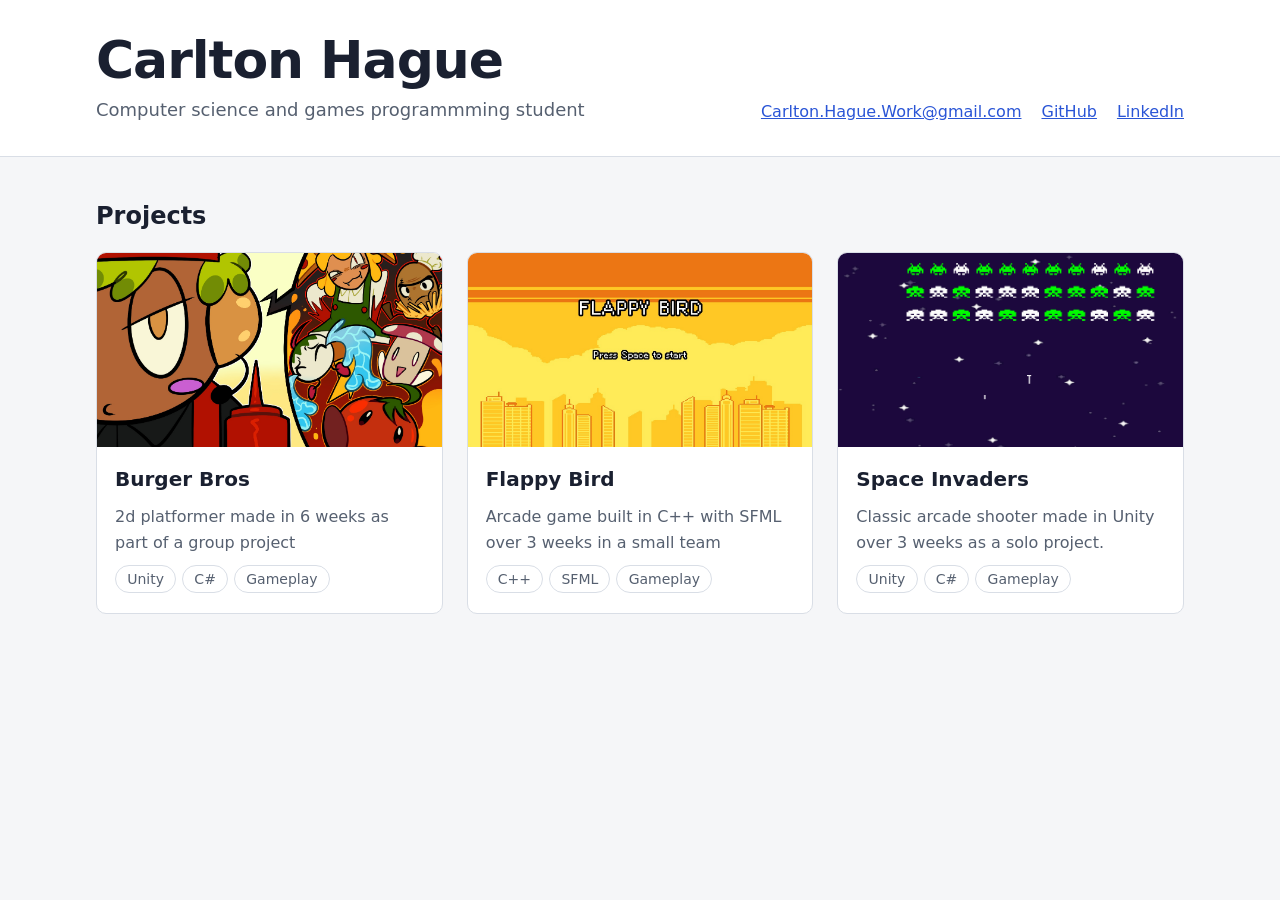
==== index.html @ a5e66d9e "Update the project cards and copy to reflect a 3-week timeframe for Flappy Bird and Space Invaders." ====
<!DOCTYPE html>
<html lang="en">
<head>
  <meta charset="utf-8">
  <meta name="viewport" content="width=device-width, initial-scale=1">
  <title>Carlton Hague | Games Programmer</title>
  <meta name="description" content="Games programming and software portfolio of Carlton Hague.">
  <link rel="stylesheet" href="style.css">
</head>
<body>
<header class="site-header">
  <div class="wrap">
    <div>
      <h1>Carlton Hague</h1>
      <p class="tagline">Computer science and games programmming student</p>
    </div>
    <ul class="contact">
      <li><a href="mailto:Carlton.Hague.Work@gmail.com">Carlton.Hague.Work@gmail.com</a></li>
      <li><a href="https://github.com/CarltonHague">GitHub</a></li>
      <li><a href="www.linkedin.com/in/carlton-hague">LinkedIn</a></li>
    </ul>
  </div>
</header>

<main class="wrap">
  <h2>Projects</h2>
  <ul class="projects">
    <li class="card">
      <img src="images/M_1pa4.jpg" alt="Screenshot of Project One" width="1280" height="720" loading="lazy">
      <div class="card-body">
        <h3><a href="projects/project-one.html">Burger Bros</a></h3>
        <p>2d platformer made in 6 weeks as part of a group project</p>
        <ul class="tags"><li>Unity</li><li>C#</li><li>Gameplay</li></ul>
      </div>
    </li>

    <li class="card">
      <img src="images/Flappy_Title%20shot.jpg" alt="Flappy Bird title screen" width="1280" height="720" loading="lazy">
      <div class="card-body">
        <h3><a href="projects/project-two.html">Flappy Bird</a></h3>
        <p>Arcade game built in C++ with SFML over 3 weeks in a small team</p>
        <ul class="tags"><li>C++</li><li>SFML</li><li>Gameplay</li></ul>
      </div>
    </li>

    <li class="card">
      <img src="images/Space%20invader%20Title.png" alt="Space Invaders title screen" width="1280" height="720" loading="lazy">
      <div class="card-body">
        <h3><a href="projects/project-three.html">Space Invaders</a></h3>
        <p>Classic arcade shooter made in Unity over 3 weeks as a solo project.</p>
        <ul class="tags"><li>Unity</li><li>C#</li><li>Gameplay</li></ul>
      </div>
    </li>
  </ul>
</main>

</body>
</html>
---- style.css ----
/* Change the colours and sizes here and every page updates. */
:root {
  --bg: #f5f6f8;
  --surface: #ffffff;
  --text: #1a2030;
  --muted: #566070;
  --accent: #2a55d6;
  --accent-text: #ffffff;
  --border: #d9dee6;
  --radius: 10px;
  --max: 68rem;
  color-scheme: light dark;
}
@media (prefers-color-scheme: dark) {
  :root {
    --bg: #11141b;
    --surface: #1a1f2a;
    --text: #e7eaf0;
    --muted: #9ba5b5;
    --accent: #8aa6ff;
    --accent-text: #10131a;
    --border: #2b3240;
  }
}

* { box-sizing: border-box; }
body {
  margin: 0;
  background: var(--bg);
  color: var(--text);
  font: 1rem/1.6 system-ui, -apple-system, "Segoe UI", Roboto, sans-serif;
}
img, video, iframe { display: block; max-width: 100%; }
a { color: var(--accent); }
a:focus-visible { outline: 3px solid var(--accent); outline-offset: 2px; }
h2 { font-size: 1.5rem; margin: 2.5rem 0 1rem; }
.wrap { width: min(100% - 2rem, var(--max)); margin-inline: auto; }

/* Header */
.site-header { background: var(--surface); border-bottom: 1px solid var(--border); }
.site-header .wrap {
  display: flex; flex-wrap: wrap; align-items: flex-end;
  justify-content: space-between; gap: 1rem 2rem; padding-block: 2rem;
}
.site-header h1 { margin: 0; font-size: clamp(2rem, 7vw, 3.25rem); line-height: 1.1; letter-spacing: -0.02em; }
.tagline { margin: 0.4rem 0 0; color: var(--muted); font-size: 1.125rem; }
.contact { display: flex; flex-wrap: wrap; gap: 0.5rem 1.25rem; list-style: none; margin: 0; padding: 0; }
.site-header.compact .wrap { align-items: center; padding-block: 1rem; }
.site-header .name { font-size: 1.25rem; font-weight: 700; color: var(--text); text-decoration: none; }

/* Home page project cards */
.projects {
  display: grid; gap: 1.5rem; list-style: none; margin: 0; padding: 0;
  grid-template-columns: repeat(auto-fill, minmax(min(100%, 19rem), 1fr));
}
.card {
  position: relative; display: flex; flex-direction: column; overflow: hidden;
  background: var(--surface); border: 1px solid var(--border); border-radius: var(--radius);
}
.card:hover, .card:focus-within { border-color: var(--accent); }
.card img { width: 100%; height: auto; aspect-ratio: 16 / 9; object-fit: cover; }
.card-body { display: flex; flex-direction: column; flex: 1; gap: 0.6rem; padding: 1rem 1.125rem 1.25rem; }
.card h3 { margin: 0; font-size: 1.25rem; }
.card h3 a { color: inherit; text-decoration: none; }
.card h3 a::after { content: ""; position: absolute; inset: 0; } /* makes the whole card clickable */
.card p { margin: 0; color: var(--muted); }
.tags { display: flex; flex-wrap: wrap; gap: 0.375rem; list-style: none; margin: auto 0 0; padding: 0; font-size: 0.875rem; }
.tags li { border: 1px solid var(--border); border-radius: 999px; padding: 0.1rem 0.7rem; color: var(--muted); }

/* Project pages */
main { padding-bottom: 3rem; }
.project h1 { margin: 2rem 0 0.5rem; font-size: clamp(1.75rem, 5vw, 2.5rem); line-height: 1.15; }
.summary { max-width: 42rem; margin: 0; color: var(--muted); font-size: 1.125rem; }
.facts {
  display: grid; gap: 1rem; margin: 1.5rem 0; padding: 1rem 0;
  grid-template-columns: repeat(auto-fit, minmax(9rem, 1fr));
  border-block: 1px solid var(--border);
}
.facts dt { color: var(--muted); font-size: 0.875rem; }
.facts dd { margin: 0; font-weight: 600; }
.actions { display: flex; flex-wrap: wrap; gap: 0.75rem; margin: 0 0 1.5rem; }
.button {
  display: inline-block; padding: 0.6rem 1.1rem; border: 1px solid var(--accent);
  border-radius: var(--radius); background: var(--accent); color: var(--accent-text);
  font-weight: 600; text-decoration: none;
}
.button.secondary { background: transparent; color: var(--accent); }
.video { aspect-ratio: 16 / 9; }
.video iframe { width: 100%; height: 100%; border: 0; border-radius: var(--radius); }
.prose { max-width: 42rem; }
.prose h2 { margin-top: 2rem; }

.gallery-shell {
  display: grid; gap: 1rem;
  max-width: 68rem;
}
.feature-stage {
  width: 100%; padding: 0; border: 1px solid var(--border); border-radius: var(--radius);
  background: var(--surface); overflow: hidden; cursor: zoom-in;
}
.feature-stage img {
  display: block; width: 100%; height: auto; max-height: 58vh; object-fit: cover;
  background: #dfe4ee;
}
.gallery-thumbs {
  display: grid; grid-template-columns: repeat(auto-fit, minmax(min(100%, 12rem), 1fr));
  gap: 0.75rem;
}
.thumb {
  padding: 0; border: 1px solid var(--border); border-radius: var(--radius); overflow: hidden;
  background: transparent; cursor: pointer; transition: border-color 0.15s ease, transform 0.15s ease, opacity 0.15s ease;
  opacity: 0.8;
}
.thumb:hover, .thumb:focus-visible {
  border-color: var(--accent);
}
.thumb.is-active {
  border-color: var(--accent);
  opacity: 1;
}
.thumb img {
  display: block; width: 100%; height: auto; aspect-ratio: 16 / 9; object-fit: cover;
}

.lightbox {
  position: fixed;
  inset: 0;
  display: none;
  align-items: center;
  justify-content: center;
  background: rgba(10, 14, 20, 0.82);
  padding: 1.5rem;
  z-index: 1000;
}
.lightbox.is-open { display: flex; }
.lightbox-panel {
  position: relative;
  width: min(92vw, 1200px);
  max-height: 88vh;
  display: flex;
  align-items: center;
  justify-content: center;
  background: rgba(255, 255, 255, 0.04);
  border-radius: var(--radius);
}
.lightbox-panel img {
  display: block;
  width: 100%;
  max-width: 100%;
  max-height: 88vh;
  height: auto;
  border-radius: var(--radius);
  object-fit: contain;
  border: 1px solid rgba(255, 255, 255, 0.15);
}
.lightbox-close {
  position: absolute; top: 0.75rem; right: 0.75rem; width: 2.5rem; height: 2.5rem; border: 0;
  border-radius: 999px; background: rgba(10, 14, 20, 0.8); color: #fff; font-size: 1.5rem; cursor: pointer;
}

@media (max-width: 640px) {
  .gallery-thumbs {
    grid-template-columns: repeat(3, minmax(0, 1fr));
  }
  .feature-stage img {
    max-height: 40vh;
  }
  .lightbox {
    padding: 0.75rem;
  }
  .lightbox-panel {
    width: 100%;
    max-height: 82vh;
  }
  .lightbox-panel img {
    max-height: 82vh;
  }
}

/* Footer */
.site-footer { border-top: 1px solid var(--border); padding-block: 1.5rem; color: var(--muted); font-size: 0.9rem; }
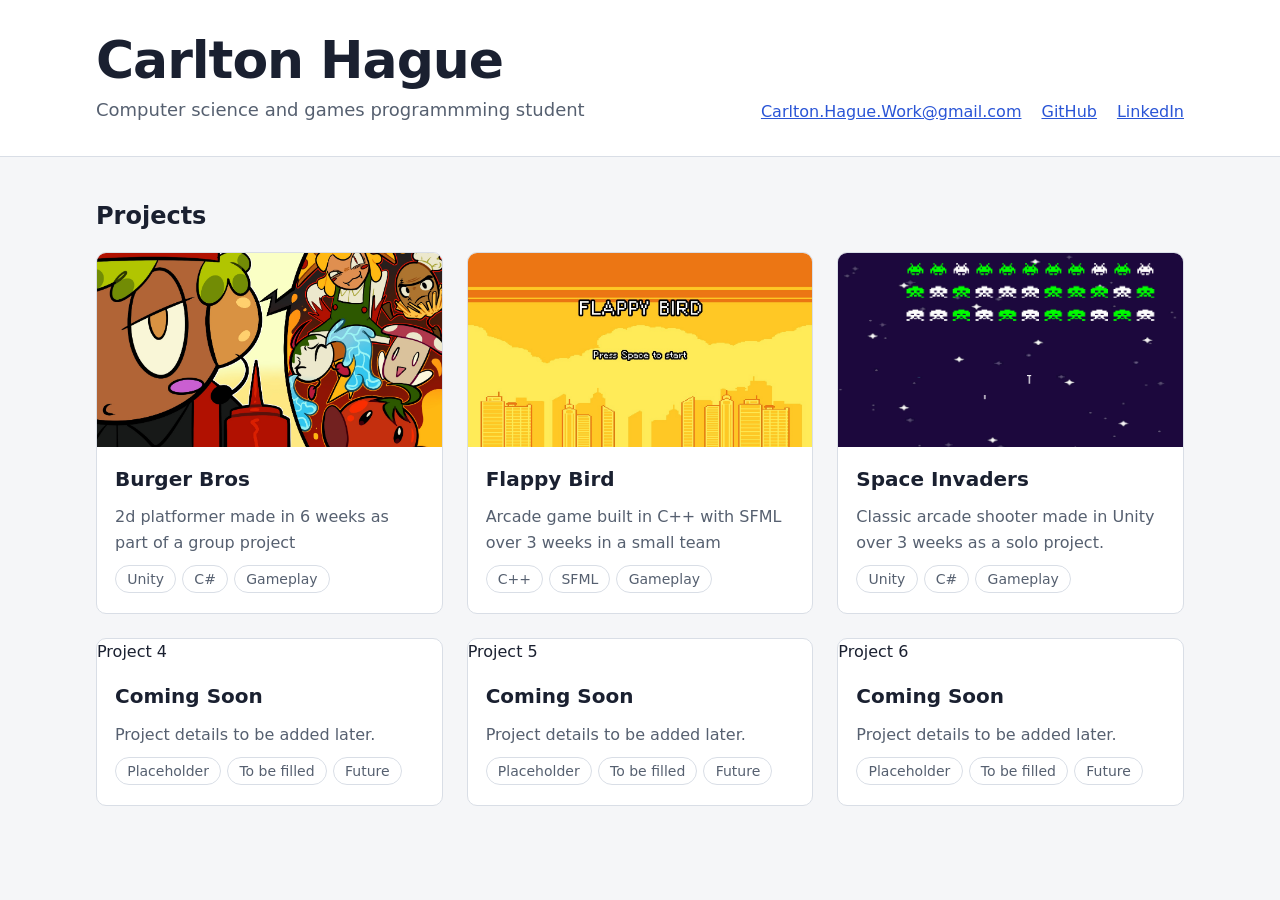
==== commit 71531df1: "Add three placeholder project cards to the portfolio homepage" ====
--- a/index.html
+++ b/index.html
@@ -26,7 +26,9 @@
   <h2>Projects</h2>
   <ul class="projects">
     <li class="card">
-      <img src="images/M_1pa4.jpg" alt="Screenshot of Project One" width="1280" height="720" loading="lazy">
+      <div class="card-media">
+        <img class="project-preview" src="images/M_1pa4.jpg" alt="Screenshot of Project One" width="1280" height="720" loading="lazy" data-static="images/M_1pa4.jpg" data-hover="images/M_1pa4.jpg">
+      </div>
       <div class="card-body">
         <h3><a href="projects/project-one.html">Burger Bros</a></h3>
         <p>2d platformer made in 6 weeks as part of a group project</p>
@@ -35,7 +37,9 @@
     </li>
 
     <li class="card">
-      <img src="images/Flappy_Title%20shot.jpg" alt="Flappy Bird title screen" width="1280" height="720" loading="lazy">
+      <div class="card-media">
+        <img class="project-preview" src="images/Flappy_Title%20shot.jpg" alt="Flappy Bird title screen" width="1280" height="720" loading="lazy" data-static="images/Flappy_Title%20shot.jpg" data-hover="images/Flappy_Title%20shot.jpg">
+      </div>
       <div class="card-body">
         <h3><a href="projects/project-two.html">Flappy Bird</a></h3>
         <p>Arcade game built in C++ with SFML over 3 weeks in a small team</p>
@@ -44,15 +48,67 @@
     </li>
 
     <li class="card">
-      <img src="images/Space%20invader%20Title.png" alt="Space Invaders title screen" width="1280" height="720" loading="lazy">
+      <div class="card-media">
+        <img class="project-preview" src="images/Space%20invader%20Title.png" alt="Space Invaders title screen" width="1280" height="720" loading="lazy" data-static="images/Space%20invader%20Title.png" data-hover="images/Space%20invader%20Title.png">
+      </div>
       <div class="card-body">
         <h3><a href="projects/project-three.html">Space Invaders</a></h3>
         <p>Classic arcade shooter made in Unity over 3 weeks as a solo project.</p>
         <ul class="tags"><li>Unity</li><li>C#</li><li>Gameplay</li></ul>
       </div>
     </li>
+
+    <li class="card">
+      <div class="card-media placeholder-media" aria-label="Project placeholder image">
+        <div class="placeholder-text">Project 4</div>
+      </div>
+      <div class="card-body">
+        <h3><a href="#">Coming Soon</a></h3>
+        <p>Project details to be added later.</p>
+        <ul class="tags"><li>Placeholder</li><li>To be filled</li><li>Future</li></ul>
+      </div>
+    </li>
+
+    <li class="card">
+      <div class="card-media placeholder-media" aria-label="Project placeholder image">
+        <div class="placeholder-text">Project 5</div>
+      </div>
+      <div class="card-body">
+        <h3><a href="#">Coming Soon</a></h3>
+        <p>Project details to be added later.</p>
+        <ul class="tags"><li>Placeholder</li><li>To be filled</li><li>Future</li></ul>
+      </div>
+    </li>
+
+    <li class="card">
+      <div class="card-media placeholder-media" aria-label="Project placeholder image">
+        <div class="placeholder-text">Project 6</div>
+      </div>
+      <div class="card-body">
+        <h3><a href="#">Coming Soon</a></h3>
+        <p>Project details to be added later.</p>
+        <ul class="tags"><li>Placeholder</li><li>To be filled</li><li>Future</li></ul>
+      </div>
+    </li>
   </ul>
 </main>
 
+<script>
+  const previews = document.querySelectorAll('.project-preview');
+
+  previews.forEach((preview) => {
+    const staticSrc = preview.dataset.static || preview.src;
+    const hoverSrc = preview.dataset.hover || preview.src;
+
+    preview.addEventListener('mouseenter', () => {
+      preview.src = hoverSrc;
+    });
+
+    preview.addEventListener('mouseleave', () => {
+      preview.src = staticSrc;
+    });
+  });
+</script>
+
 </body>
 </html>
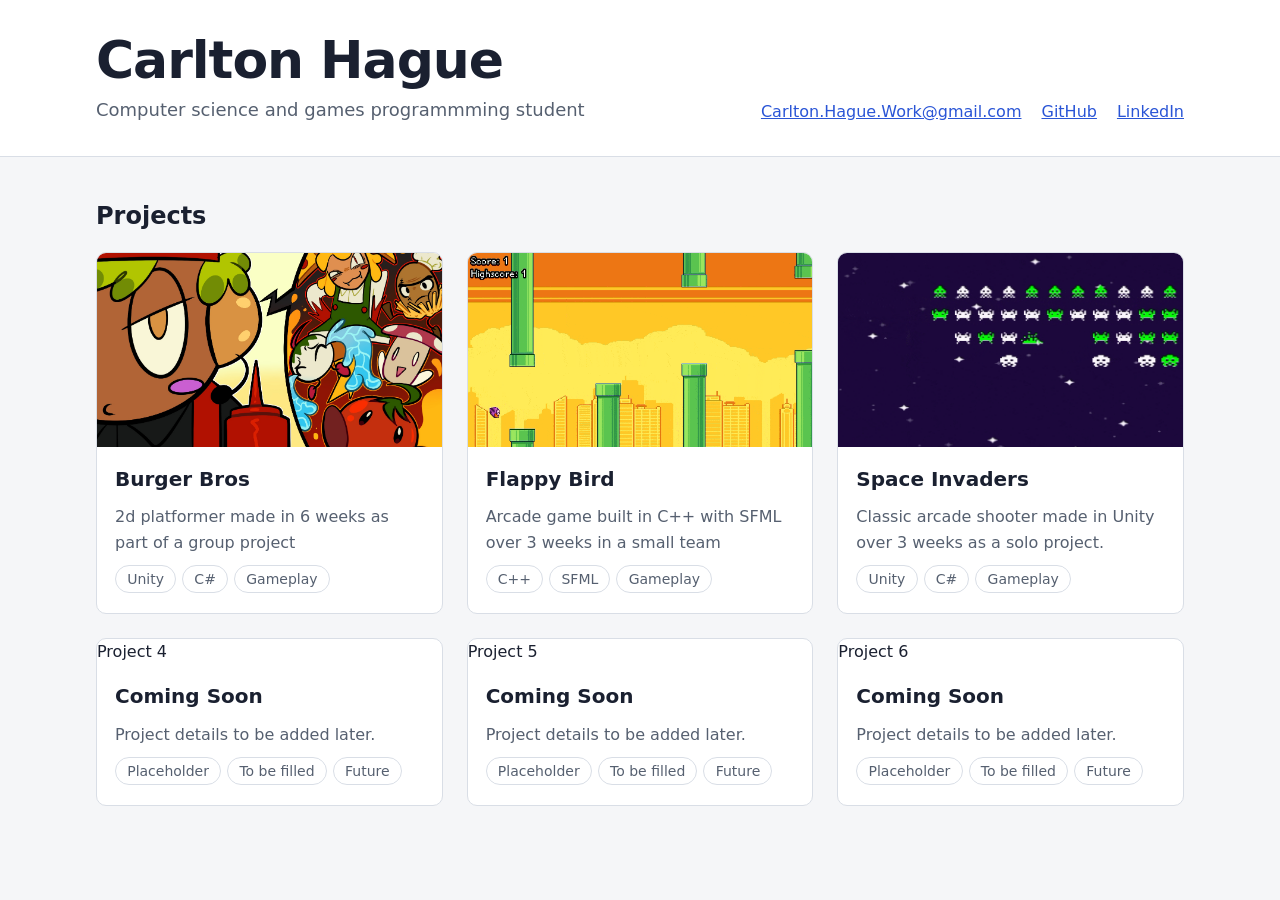
==== commit 3cbb666f: "Set the Flappy Bird and Space Invaders cards to use their GIFs directly so the project thumbnails di" ====
--- a/index.html
+++ b/index.html
@@ -38,7 +38,7 @@
 
     <li class="card">
       <div class="card-media">
-        <img class="project-preview" src="images/Flappy_Title%20shot.jpg" alt="Flappy Bird title screen" width="1280" height="720" loading="lazy" data-static="images/Flappy_Title%20shot.jpg" data-hover="images/Flappy_Title%20shot.jpg">
+        <img class="project-preview" src="Videos/FlappyGif.gif" alt="Flappy Bird gameplay gif" width="1280" height="720" loading="lazy" data-static="Videos/FlappyGif.gif" data-hover="Videos/FlappyGif.gif">
       </div>
       <div class="card-body">
         <h3><a href="projects/project-two.html">Flappy Bird</a></h3>
@@ -49,7 +49,7 @@
 
     <li class="card">
       <div class="card-media">
-        <img class="project-preview" src="images/Space%20invader%20Title.png" alt="Space Invaders title screen" width="1280" height="720" loading="lazy" data-static="images/Space%20invader%20Title.png" data-hover="images/Space%20invader%20Title.png">
+        <img class="project-preview" src="Videos/Space%20Invader.gif" alt="Space Invaders gameplay gif" width="1280" height="720" loading="lazy" data-static="Videos/Space%20Invader.gif" data-hover="Videos/Space%20Invader.gif">
       </div>
       <div class="card-body">
         <h3><a href="projects/project-three.html">Space Invaders</a></h3>
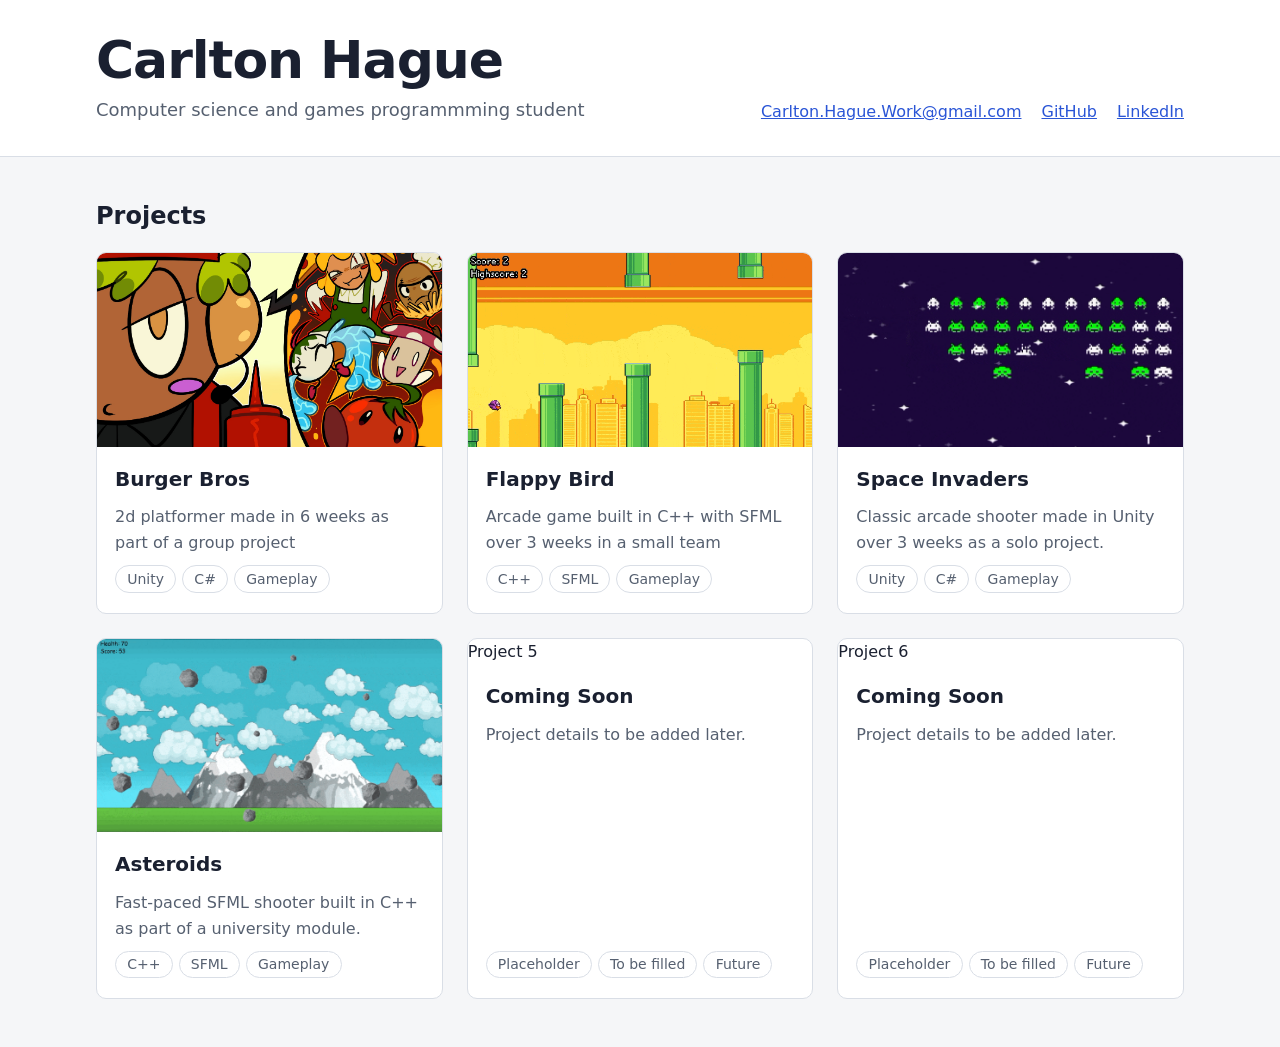
==== commit 5a425330: "Insert the Asteroids project card on the homepage using the ShipGame GIF as the project splash image" ====
--- a/index.html
+++ b/index.html
@@ -59,13 +59,13 @@
     </li>
 
     <li class="card">
-      <div class="card-media placeholder-media" aria-label="Project placeholder image">
-        <div class="placeholder-text">Project 4</div>
+      <div class="card-media">
+        <img class="project-preview" src="Videos/ShipGame.gif" alt="Asteroids gameplay gif" width="1280" height="720" loading="lazy" data-static="Videos/ShipGame.gif" data-hover="Videos/ShipGame.gif">
       </div>
       <div class="card-body">
-        <h3><a href="#">Coming Soon</a></h3>
-        <p>Project details to be added later.</p>
-        <ul class="tags"><li>Placeholder</li><li>To be filled</li><li>Future</li></ul>
+        <h3><a href="projects/project-four.html">Asteroids</a></h3>
+        <p>Fast-paced SFML shooter built in C++ as part of a university module.</p>
+        <ul class="tags"><li>C++</li><li>SFML</li><li>Gameplay</li></ul>
       </div>
     </li>
 
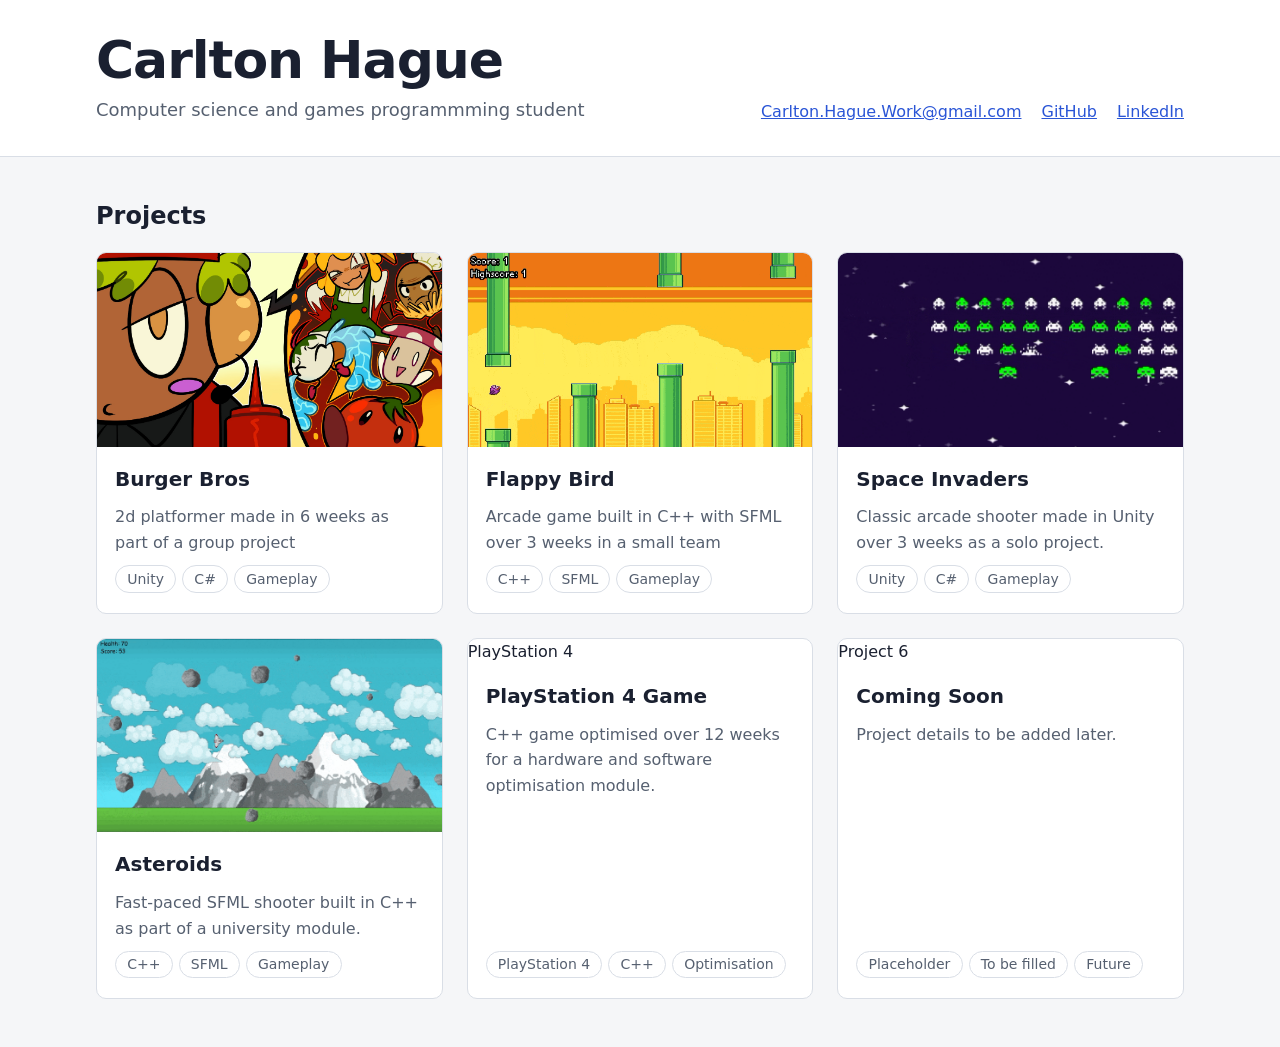
==== commit 3aea7a5b: "Add PlayStation 4 optimisation project page and portfolio card" ====
--- a/index.html
+++ b/index.html
@@ -70,13 +70,13 @@
     </li>
 
     <li class="card">
-      <div class="card-media placeholder-media" aria-label="Project placeholder image">
-        <div class="placeholder-text">Project 5</div>
+      <div class="card-media placeholder-media" aria-label="PlayStation 4 game project">
+        <div class="placeholder-text">PlayStation 4</div>
       </div>
       <div class="card-body">
-        <h3><a href="#">Coming Soon</a></h3>
-        <p>Project details to be added later.</p>
-        <ul class="tags"><li>Placeholder</li><li>To be filled</li><li>Future</li></ul>
+        <h3><a href="projects/project-five.html">PlayStation 4 Game</a></h3>
+        <p>C++ game optimised over 12 weeks for a hardware and software optimisation module.</p>
+        <ul class="tags"><li>PlayStation 4</li><li>C++</li><li>Optimisation</li></ul>
       </div>
     </li>
 
--- a/style.css
+++ b/style.css
@@ -95,12 +95,22 @@
   max-width: 68rem;
 }
 .feature-stage {
-  width: 100%; padding: 0; border: 1px solid var(--border); border-radius: var(--radius);
-  background: var(--surface); overflow: hidden; cursor: zoom-in;
+  width: 100%;
+  aspect-ratio: 16 / 9;
+  padding: 0;
+  border: 1px solid var(--border);
+  border-radius: var(--radius);
+  background: #1a1230;
+  overflow: hidden;
+  cursor: zoom-in;
 }
 .feature-stage img {
-  display: block; width: 100%; height: auto; max-height: 58vh; object-fit: cover;
-  background: #dfe4ee;
+  display: block;
+  width: 100%;
+  height: 100%;
+  object-fit: cover;
+  object-position: center;
+  background: #1a1230;
 }
 .gallery-thumbs {
   display: grid; grid-template-columns: repeat(auto-fit, minmax(min(100%, 12rem), 1fr));
@@ -110,6 +120,7 @@
   padding: 0; border: 1px solid var(--border); border-radius: var(--radius); overflow: hidden;
   background: transparent; cursor: pointer; transition: border-color 0.15s ease, transform 0.15s ease, opacity 0.15s ease;
   opacity: 0.8;
+  aspect-ratio: 16 / 9;
 }
 .thumb:hover, .thumb:focus-visible {
   border-color: var(--accent);
@@ -119,7 +130,7 @@
   opacity: 1;
 }
 .thumb img {
-  display: block; width: 100%; height: auto; aspect-ratio: 16 / 9; object-fit: cover;
+  display: block; width: 100%; height: 100%; object-fit: cover; object-position: center; background: #1a1230;
 }
 
 .lightbox {
@@ -136,6 +147,7 @@
 .lightbox-panel {
   position: relative;
   width: min(92vw, 1200px);
+  aspect-ratio: 16 / 9;
   max-height: 88vh;
   display: flex;
   align-items: center;
@@ -146,12 +158,14 @@
 .lightbox-panel img {
   display: block;
   width: 100%;
+  height: 100%;
   max-width: 100%;
   max-height: 88vh;
-  height: auto;
   border-radius: var(--radius);
-  object-fit: contain;
+  object-fit: cover;
+  object-position: center;
   border: 1px solid rgba(255, 255, 255, 0.15);
+  background: #1a1230;
 }
 .lightbox-close {
   position: absolute; top: 0.75rem; right: 0.75rem; width: 2.5rem; height: 2.5rem; border: 0;
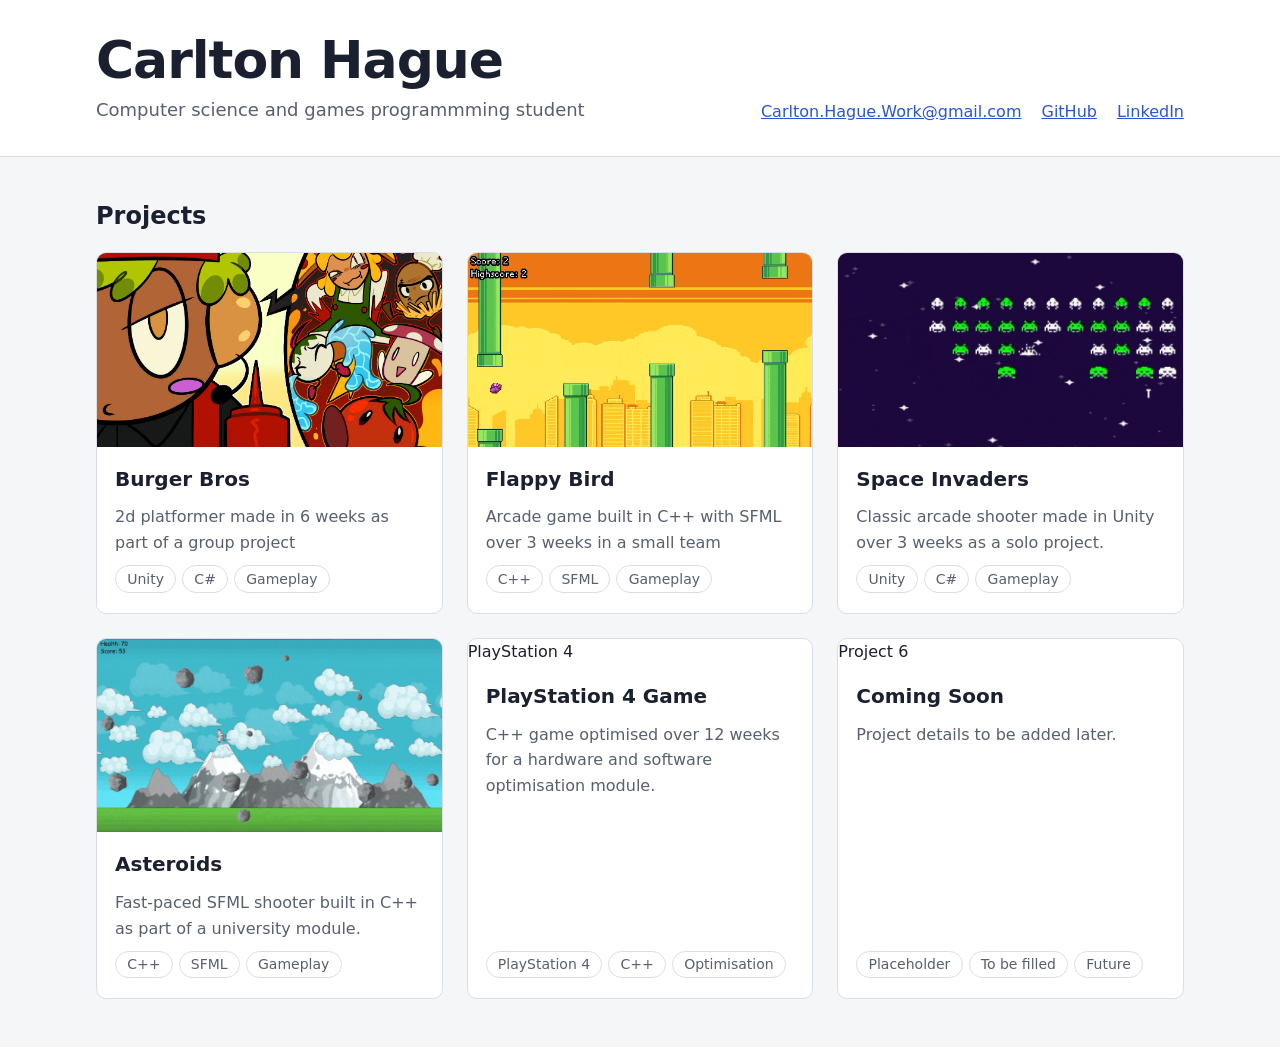
==== commit 277ea8f0: "Fix LinkedIn profile URL in portfolio header" ====
--- a/index.html
+++ b/index.html
@@ -17,7 +17,7 @@
     <ul class="contact">
       <li><a href="mailto:Carlton.Hague.Work@gmail.com">Carlton.Hague.Work@gmail.com</a></li>
       <li><a href="https://github.com/CarltonHague">GitHub</a></li>
-      <li><a href="www.linkedin.com/in/carlton-hague">LinkedIn</a></li>
+      <li><a href="https://www.linkedin.com/in/carlton-hague/">LinkedIn</a></li>
     </ul>
   </div>
 </header>
